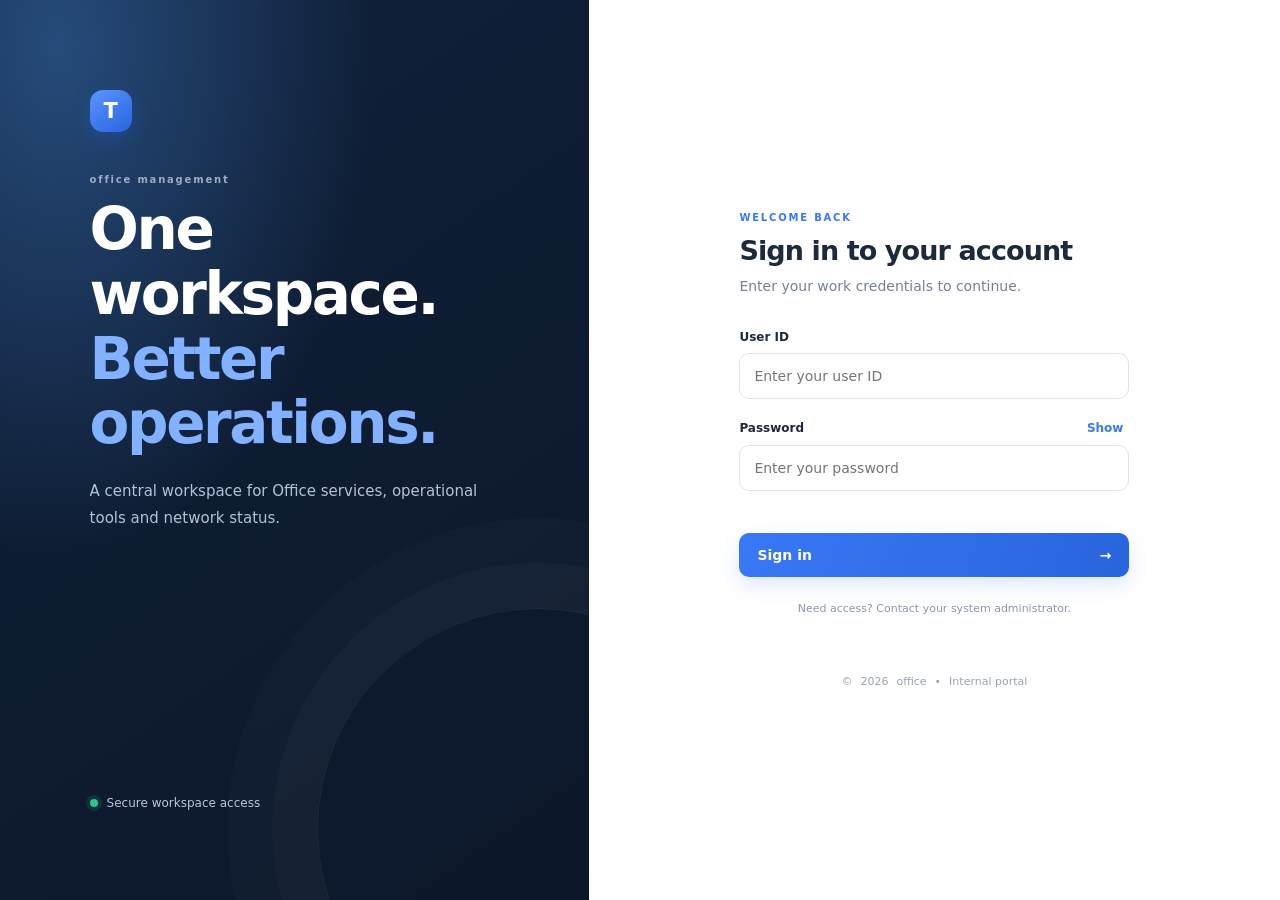
==== index.html @ 5111e320 "Initial commit" ====
<!doctype html>
<html lang="en">
<head>
  <meta charset="utf-8">
  <meta name="viewport" content="width=device-width, initial-scale=1">
  <meta name="theme-color" content="#10213b">
  <title>Sign in | Office Portal</title>
  <link rel="stylesheet" href="./assets/css/main.css">
</head>
<body class="login-page">
  <main class="login-shell">
    <section class="login-brand">
      <div class="brand-mark">T</div>
      <p class="eyebrow">office management</p>
      <h1>One workspace.<br><span>Better operations.</span></h1>
      <p class="brand-copy">A central workspace for Office services, operational tools and network status.</p>
      <div class="brand-bottom"><span class="status-dot"></span> Secure workspace access</div>
    </section>
    <section class="login-panel">
      <div class="mobile-brand"><div class="brand-mark">T</div><span>Office Portal</span></div>
      <div class="login-card">
        <p class="eyebrow accent">WELCOME BACK</p>
        <h2>Sign in to your account</h2>
        <p class="muted">Enter your work credentials to continue.</p>
        <form id="loginForm">
          <label for="username">User ID</label>
          <input id="username" name="username" autocomplete="username" placeholder="Enter your user ID" required>
          <div class="password-label"><label for="password">Password</label><button class="text-button" type="button" id="togglePassword">Show</button></div>
          <input id="password" name="password" type="password" autocomplete="current-password" placeholder="Enter your password" required>
          <p id="loginMessage" class="form-message" role="status"></p>
          <button class="primary-button full-width" id="loginButton" type="submit">Sign in <span aria-hidden="true">→</span></button>
        </form>
        <p class="login-help">Need access? Contact your system administrator.</p>
      </div>
      <footer class="login-footer">© <span data-year></span> office <span>•</span> Internal portal</footer>
    </section>
  </main>
  <script src="./assets/js/config.js"></script>
  <script src="./assets/js/core/api.js"></script>
  <script src="./assets/js/pages/login.js"></script>
  <script src="./assets/js/core/utils.js"></script>
</body>
</html>
---- assets/css/main.css ----
:root {
  --navy: #10213b;
  --navy-2: #172d4d;
  --ink: #1d2a3b;
  --muted: #748196;
  --line: #e7ebf2;
  --bg: #f5f7fb;
  --blue: #3978f6;
  --blue-soft: #edf3ff;
  --green: #159a72;
  --green-soft: #e7f7f1;
  --violet: #7a62d3;
  --violet-soft: #f0edff;
  --orange: #d88435;
  --orange-soft: #fff3e6;
  --shadow: 0 18px 50px rgba(22, 42, 75, 0.08);
  font-family: Inter, ui-sans-serif, system-ui, -apple-system,
    BlinkMacSystemFont, "Segoe UI", sans-serif;
}
* {
  box-sizing: border-box;
}
body {
  margin: 0;
  color: var(--ink);
  background: var(--bg);
  font-size: 14px;
}
a {
  color: inherit;
  text-decoration: none;
}
button,
input {
  font: inherit;
}
.muted {
  color: var(--muted);
  line-height: 1.6;
}
.eyebrow {
  font-size: 10px;
  font-weight: 800;
  letter-spacing: 1.8px;
  color: #9eacc1;
  margin: 0 0 12px;
}
.accent {
  color: var(--blue);
}
h1,
h2,
h3,
p {
  margin-top: 0;
}
h1 {
  font-size: clamp(26px, 3vw, 34px);
  letter-spacing: -1.2px;
  margin-bottom: 8px;
}
h2 {
  font-size: 19px;
  letter-spacing: -0.4px;
  margin-bottom: 8px;
}
h3 {
  font-size: 15px;
  margin-bottom: 7px;
}
.brand-mark {
  height: 42px;
  width: 42px;
  border-radius: 13px;
  background: linear-gradient(145deg, #5b94ff, #2864df);
  display: grid;
  place-items: center;
  color: white;
  font-size: 21px;
  font-weight: 800;
  box-shadow: 0 8px 20px #2368e944;
}
.login-page {
  min-height: 100vh;
  background: white;
}
.login-shell {
  min-height: 100vh;
  display: grid;
  grid-template-columns: minmax(300px, 0.92fr) 1.08fr;
}
.login-brand {
  background: radial-gradient(ellipse at 10% 5%, #264b7a 0, transparent 42%),
    linear-gradient(145deg, #10213b, #0c1729);
  padding: clamp(35px, 7vw, 100px);
  color: white;
  display: flex;
  flex-direction: column;
  align-items: flex-start;
  position: relative;
  overflow: hidden;
}
.login-brand:after {
  content: "";
  position: absolute;
  width: 440px;
  height: 440px;
  border: 1px solid #ffffff12;
  border-radius: 50%;
  right: -170px;
  bottom: -150px;
  box-shadow: 0 0 0 45px #ffffff05, 0 0 0 90px #ffffff04;
}
.login-brand .eyebrow {
  margin-top: 42px;
}
.login-brand h1 {
  font-size: clamp(36px, 4.6vw, 58px);
  line-height: 1.12;
  letter-spacing: -2.4px;
  margin: 0 0 22px;
}
.login-brand h1 span {
  color: #82b1ff;
}
.brand-copy {
  color: #b4c2d6;
  max-width: 390px;
  line-height: 1.8;
  font-size: 15px;
}
.brand-bottom {
  margin-top: auto;
  padding-top: 65px;
  color: #b8c9dc;
  font-size: 12px;
  display: flex;
  align-items: center;
  gap: 9px;
}
.status-dot {
  display: inline-block;
  width: 8px;
  height: 8px;
  border-radius: 50%;
  background: #29c58d;
  box-shadow: 0 0 0 4px #29c58d20;
}
.login-panel {
  display: flex;
  flex-direction: column;
  justify-content: center;
  align-items: center;
  padding: 36px;
}
.login-card {
  width: min(100%, 390px);
}
.login-card h2 {
  font-size: 27px;
  letter-spacing: -0.9px;
  margin-bottom: 9px;
}
.login-card > .muted {
  margin-bottom: 32px;
}
.login-card label {
  font-size: 12px;
  font-weight: 700;
  display: block;
  margin-bottom: 9px;
}
.login-card input {
  width: 100%;
  border: 1px solid #dce3ed;
  border-radius: 10px;
  padding: 14px 14px;
  background: #fff;
  outline: none;
  margin-bottom: 21px;
  transition: 0.2s;
}
.login-card input:focus {
  border-color: #6e9cff;
  box-shadow: 0 0 0 4px #3978f612;
}
.password-label {
  display: flex;
  align-items: center;
  justify-content: space-between;
}
.text-button {
  border: 0;
  background: none;
  color: var(--blue);
  font-size: 12px;
  font-weight: 700;
  cursor: pointer;
  margin-bottom: 9px;
}
.primary-button {
  border: 0;
  background: linear-gradient(110deg, #3978f6, #2864dc);
  color: white;
  border-radius: 10px;
  padding: 14px 18px;
  font-weight: 700;
  cursor: pointer;
  box-shadow: 0 8px 20px #3978f62b;
  display: flex;
  justify-content: space-between;
  align-items: center;
}
.primary-button:disabled {
  opacity: 0.65;
  cursor: wait;
}
.full-width {
  width: 100%;
}
.form-message {
  min-height: 18px;
  color: #c44545;
  font-size: 12px;
  margin: -7px 0 10px;
}
.login-help {
  font-size: 11px;
  color: #8b97a9;
  text-align: center;
  margin: 25px 0 0;
}
.login-footer {
  margin-top: 60px;
  color: #99a3b2;
  font-size: 11px;
  display: flex;
  gap: 8px;
  justify-content: center;
  flex-wrap: wrap;
}
.mobile-brand {
  display: none;
}
.app-layout {
  min-height: 100vh;
  display: flex;
}
.sidebar {
  width: 248px;
  background: var(--navy);
  color: #c0ccdc;
  display: flex;
  flex-direction: column;
  padding: 25px 16px 16px;
  flex-shrink: 0;
  min-height: 100vh;
}
.sidebar-brand {
  display: flex;
  align-items: center;
  gap: 11px;
  padding: 0 10px 30px;
  color: white;
  font-weight: 750;
  font-size: 14px;
}
.sidebar-brand .brand-mark {
  height: 36px;
  width: 36px;
  border-radius: 11px;
  font-size: 17px;
}
.brand-sub {
  display: block;
  color: #8296b1;
  font-size: 10px;
  font-weight: 500;
  margin-top: 4px;
}
.nav-caption {
  font-size: 9px;
  letter-spacing: 1.6px;
  color: #7589a5;
  font-weight: 800;
  padding: 8px 12px 12px;
}
.nav-link {
  display: flex;
  align-items: center;
  gap: 12px;
  padding: 12px;
  border-radius: 9px;
  color: #b9c7d9;
  font-size: 12px;
  margin-bottom: 4px;
  transition: 0.15s;
}
.nav-link:hover {
  background: #ffffff0b;
  color: white;
}
.nav-link.active {
  background: #3978f629;
  color: #fff;
  box-shadow: inset 3px 0 #6195ff;
}
.nav-icon {
  width: 18px;
  text-align: center;
  font-size: 16px;
}
.sidebar-spacer {
  flex: 1;
}
.sidebar-support {
  padding: 16px 13px;
  background: #ffffff09;
  border: 1px solid #ffffff12;
  border-radius: 12px;
  margin: 20px 2px;
}
.sidebar-support strong {
  display: block;
  font-size: 12px;
  color: #fff;
  margin-bottom: 6px;
}
.sidebar-support p {
  font-size: 10px;
  line-height: 1.6;
  color: #94a7c0;
  margin: 0;
}
.sidebar-bottom {
  padding: 18px 10px 0;
  color: #7086a2;
  font-size: 10px;
}
.app-main {
  min-width: 0;
  flex: 1;
  display: flex;
  flex-direction: column;
}
.topbar {
  height: 76px;
  background: #fff;
  border-bottom: 1px solid var(--line);
  display: flex;
  align-items: center;
  justify-content: space-between;
  padding: 0 36px;
  gap: 20px;
}
.topbar-left {
  display: flex;
  align-items: center;
  gap: 13px;
}
.topbar-title {
  font-size: 13px;
  font-weight: 750;
}
.topbar-sub {
  font-size: 10px;
  color: #96a1b1;
  margin-top: 4px;
}
.topbar-right {
  display: flex;
  align-items: center;
  gap: 18px;
}
.search-pill {
  background: #f6f8fb;
  border: 1px solid #edf0f5;
  border-radius: 9px;
  padding: 10px 13px;
  color: #97a2b2;
  font-size: 11px;
  min-width: 180px;
}
.profile {
  display: flex;
  align-items: center;
  gap: 10px;
}
.avatar {
  width: 36px;
  height: 36px;
  display: grid;
  place-items: center;
  border-radius: 50%;
  background: #e7efff;
  color: #316bdf;
  font-size: 12px;
  font-weight: 800;
}
.profile-name {
  font-size: 11px;
  font-weight: 750;
}
.profile-role {
  font-size: 10px;
  color: #8995a6;
  margin-top: 4px;
}
.icon-button {
  border: 0;
  background: none;
  color: #758196;
  font-size: 19px;
  cursor: pointer;
}
.page-content {
  padding: 32px 36px 38px;
  flex: 1;
  max-width: 1600px;
  width: 100%;
  margin: 0 auto;
}
.welcome-row {
  display: flex;
  align-items: center;
  justify-content: space-between;
  gap: 20px;
  margin-bottom: 28px;
}
.welcome-row .muted {
  margin: 0;
}
.date-chip {
  border: 1px solid var(--line);
  background: #fff;
  border-radius: 9px;
  padding: 11px 13px;
  color: #65748a;
  font-size: 11px;
  white-space: nowrap;
}
.date-icon {
  font-size: 15px;
  margin-right: 8px;
}
.stat-grid {
  display: grid;
  grid-template-columns: repeat(3, minmax(0, 1fr));
  gap: 17px;
  margin-bottom: 34px;
}
.stat-card,
.content-card,
.module-card {
  background: #fff;
  border: 1px solid var(--line);
  border-radius: 13px;
  box-shadow: 0 4px 16px #203b6105;
}
.stat-card {
  padding: 20px 21px;
}
.stat-top {
  display: flex;
  align-items: center;
  justify-content: space-between;
  margin-bottom: 19px;
}
.stat-icon,
.module-icon {
  width: 38px;
  height: 38px;
  border-radius: 11px;
  display: grid;
  place-items: center;
  font-size: 18px;
  font-weight: 700;
}
.blue {
  background: var(--blue-soft);
  color: var(--blue);
}
.green {
  background: var(--green-soft);
  color: var(--green);
}
.violet {
  background: var(--violet-soft);
  color: var(--violet);
}
.orange {
  background: var(--orange-soft);
  color: var(--orange);
}
.stat-trend {
  font-size: 10px;
  color: #8390a3;
  background: #f7f9fc;
  border-radius: 20px;
  padding: 6px 9px;
}
.stat-label {
  font-size: 11px;
  color: #7c899b;
  margin-bottom: 8px;
}
.stat-card h2 {
  font-size: 26px;
  margin-bottom: 9px;
  letter-spacing: -0.8px;
}
.stat-card h2.role-value {
  font-size: 22px;
}
.stat-foot {
  font-size: 10px;
  color: #8996a8;
  margin: 0;
  display: flex;
  align-items: center;
  gap: 7px;
}
.stat-foot .status-dot {
  width: 6px;
  height: 6px;
  box-shadow: none;
}
.section-heading {
  display: flex;
  align-items: center;
  justify-content: space-between;
  margin-bottom: 16px;
}
.section-heading h2 {
  margin: 0 0 5px;
}
.section-heading p {
  margin: 0;
  font-size: 11px;
}
.section-kicker {
  font-size: 9px;
  letter-spacing: 1.4px;
  color: #9aa5b5;
  font-weight: 800;
}
.module-grid {
  display: grid;
  grid-template-columns: repeat(4, minmax(0, 1fr));
  gap: 14px;
  margin-bottom: 30px;
}
.module-card {
  padding: 18px;
  min-height: 158px;
  display: flex;
  flex-direction: column;
  align-items: flex-start;
  transition: transform 0.2s, border-color 0.2s, box-shadow 0.2s;
  position: relative;
}
.module-card:hover {
  transform: translateY(-3px);
  border-color: #cbd9f6;
  box-shadow: var(--shadow);
}
.module-icon {
  margin-bottom: 17px;
}
.module-card h3 {
  font-size: 13px;
}
.module-card p {
  font-size: 10px;
  line-height: 1.6;
  color: #8490a2;
  margin: 0;
  max-width: 200px;
}
.module-arrow {
  position: absolute;
  right: 16px;
  top: 17px;
  color: #9eabc0;
  font-size: 15px;
}
.bottom-grid {
  display: grid;
  grid-template-columns: 1.35fr 1fr;
  gap: 17px;
}
.content-card {
  padding: 22px;
}
.card-heading {
  display: flex;
  align-items: flex-start;
  justify-content: space-between;
  margin-bottom: 18px;
}
.card-heading h2 {
  font-size: 15px;
  margin-bottom: 5px;
}
.card-heading p {
  font-size: 10px;
  margin: 0;
}
.live-pill {
  font-size: 9px;
  font-weight: 800;
  letter-spacing: 1px;
  color: #8996a8;
  background: #f5f7fb;
  border-radius: 6px;
  padding: 6px 8px;
}
.activity-row {
  display: flex;
  align-items: center;
  gap: 12px;
  padding: 14px 0;
  border-top: 1px solid #f0f2f6;
}
.activity-symbol {
  width: 30px;
  height: 30px;
  border-radius: 9px;
  display: grid;
  place-items: center;
  flex-shrink: 0;
}
.activity-row strong {
  font-size: 11px;
}
.activity-row p {
  font-size: 10px;
  color: #8b97a8;
  margin: 4px 0 0;
}
.activity-row time {
  margin-left: auto;
  color: #9ba6b5;
  font-size: 9px;
  white-space: nowrap;
}
.status-line {
  display: flex;
  justify-content: space-between;
  align-items: center;
  gap: 10px;
  padding: 14px 0;
  border-bottom: 1px solid #f0f2f6;
  font-size: 11px;
  color: #7e8b9e;
}
.status-value {
  font-weight: 700;
  color: #526176;
  display: flex;
  align-items: center;
  gap: 7px;
}
.mini-dot {
  width: 6px;
  height: 6px;
  border-radius: 50%;
  display: inline-block;
}
.green-dot {
  background: #19b986;
}
.amber-dot {
  background: #efa43a;
}
.notice {
  display: flex;
  gap: 10px;
  background: #f5f8ff;
  color: #5275b5;
  padding: 12px;
  border-radius: 9px;
  margin-top: 18px;
  font-size: 12px;
}
.notice p {
  font-size: 10px;
  line-height: 1.6;
  margin: 0;
  color: #6c7f9f;
}
.app-footer {
  padding: 18px 36px;
  border-top: 1px solid var(--line);
  background: #fff;
  color: #9aa4b2;
  font-size: 10px;
  display: flex;
  justify-content: space-between;
  gap: 10px;
}
.app-footer strong {
  color: #65748a;
  font-weight: 650;
}
.placeholder-card {
  margin-top: 22px;
  /*max-width: 720px;*/
  padding: 30px;
}
.placeholder-card p {
  color: #7d899b;
  line-height: 1.7;
}
.menu-toggle {
  display: none;
}
@media (max-width: 1100px) {
  .sidebar {
    width: 218px;
  }
  .page-content {
    padding: 28px 24px;
  }
  .topbar {
    padding: 0 24px;
  }
  .module-grid {
    grid-template-columns: repeat(2, minmax(0, 1fr));
  }
  .bottom-grid {
    grid-template-columns: 1fr;
  }
  .search-pill {
    display: none;
  }
}
@media (max-width: 760px) {
  .login-shell {
    grid-template-columns: 1fr;
  }
  .login-brand {
    display: none;
  }
  .login-panel {
    min-height: 100vh;
    padding: 24px;
  }
  .mobile-brand {
    display: flex;
    align-items: center;
    gap: 10px;
    font-weight: 750;
    margin-bottom: auto;
    width: min(100%, 390px);
    padding-top: 10px;
  }
  .mobile-brand .brand-mark {
    width: 34px;
    height: 34px;
    font-size: 17px;
  }
  .login-card {
    margin: auto 0;
    padding: 42px 0;
  }
  .login-footer {
    margin-top: auto;
    padding-bottom: 10px;
  }
  .sidebar {
    position: fixed;
    z-index: 20;
    left: -260px;
    top: 0;
    bottom: 0;
    transition: left 0.22s;
    box-shadow: var(--shadow);
  }
  .sidebar.open {
    left: 0;
  }
  .app-main {
    width: 100%;
  }
  .topbar {
    height: 66px;
    padding: 0 17px;
  }
  .menu-toggle {
    display: inline-block;
  }
  .topbar-sub {
    display: none;
  }
  .topbar-right {
    gap: 10px;
  }
  .profile-name,
  .profile-role {
    display: none;
  }
  .page-content {
    padding: 25px 17px;
  }
  .welcome-row {
    align-items: flex-start;
    flex-direction: column;
  }
  .date-chip {
    align-self: flex-start;
  }
  .stat-grid {
    grid-template-columns: 1fr;
    gap: 11px;
  }
  .stat-card {
    padding: 17px;
  }
  .stat-top {
    margin-bottom: 13px;
  }
  .module-grid {
    gap: 10px;
  }
  .module-card {
    padding: 14px;
    min-height: 155px;
  }
  .bottom-grid {
    gap: 12px;
  }
  .content-card {
    padding: 17px;
  }
  .activity-row time {
    display: none;
  }
  .app-footer {
    padding: 16px 17px;
    flex-direction: column;
  }
  .section-kicker {
    display: none;
  }
}
@media (max-width: 380px) {
  .module-grid {
    grid-template-columns: 1fr;
  }
  .module-card {
    min-height: 130px;
  }
  .topbar-title {
    font-size: 12px;
  }
}
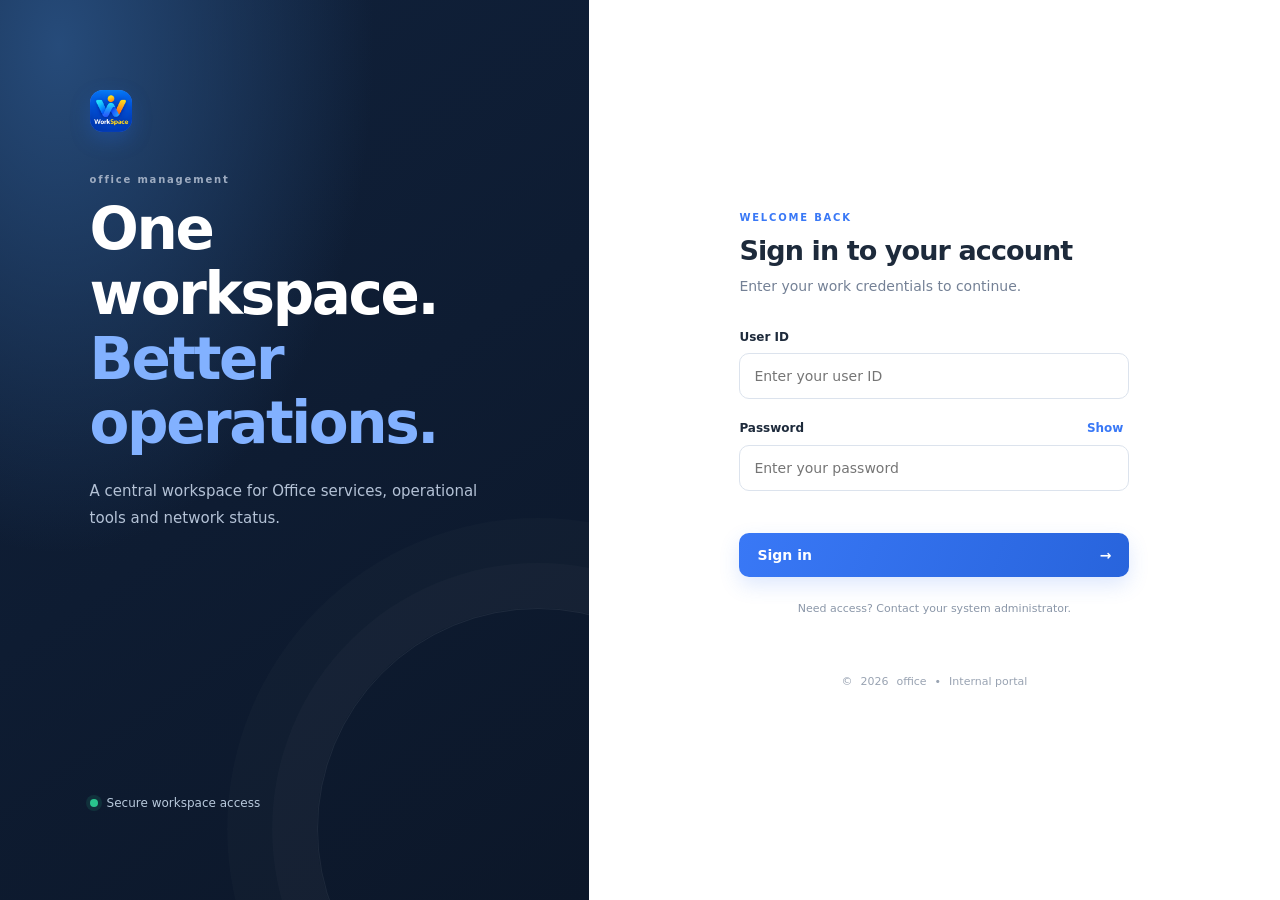
==== commit 861cd31e: "Update index.html" ====
--- a/index.html
+++ b/index.html
@@ -6,11 +6,13 @@
   <meta name="theme-color" content="#10213b">
   <title>Sign in | Office Portal</title>
   <link rel="stylesheet" href="./assets/css/main.css">
+  <link rel="icon" type="image/png" href="./assets/images/favicon.png">
+
 </head>
 <body class="login-page">
   <main class="login-shell">
     <section class="login-brand">
-      <div class="brand-mark">T</div>
+      <img class="brand-mark" src="./assets/images/favicon.png"></img>
       <p class="eyebrow">office management</p>
       <h1>One workspace.<br><span>Better operations.</span></h1>
       <p class="brand-copy">A central workspace for Office services, operational tools and network status.</p>
